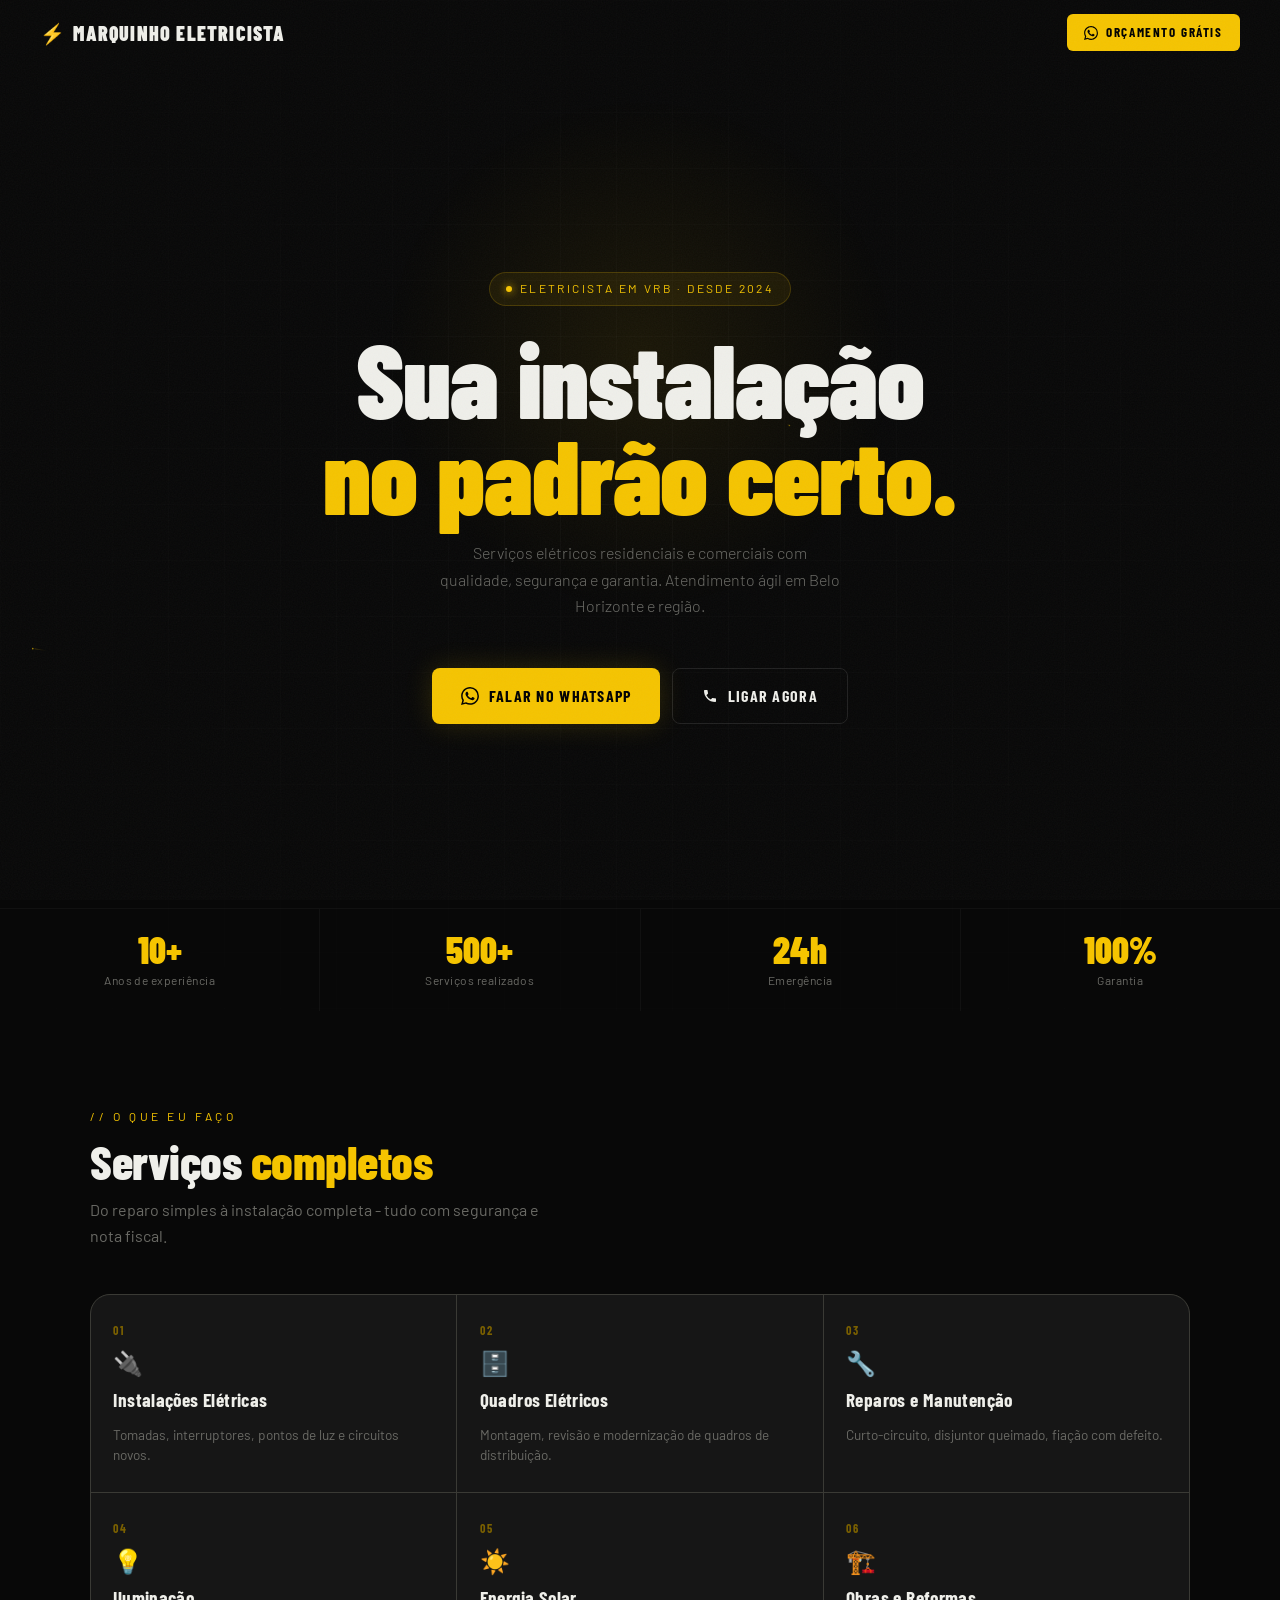
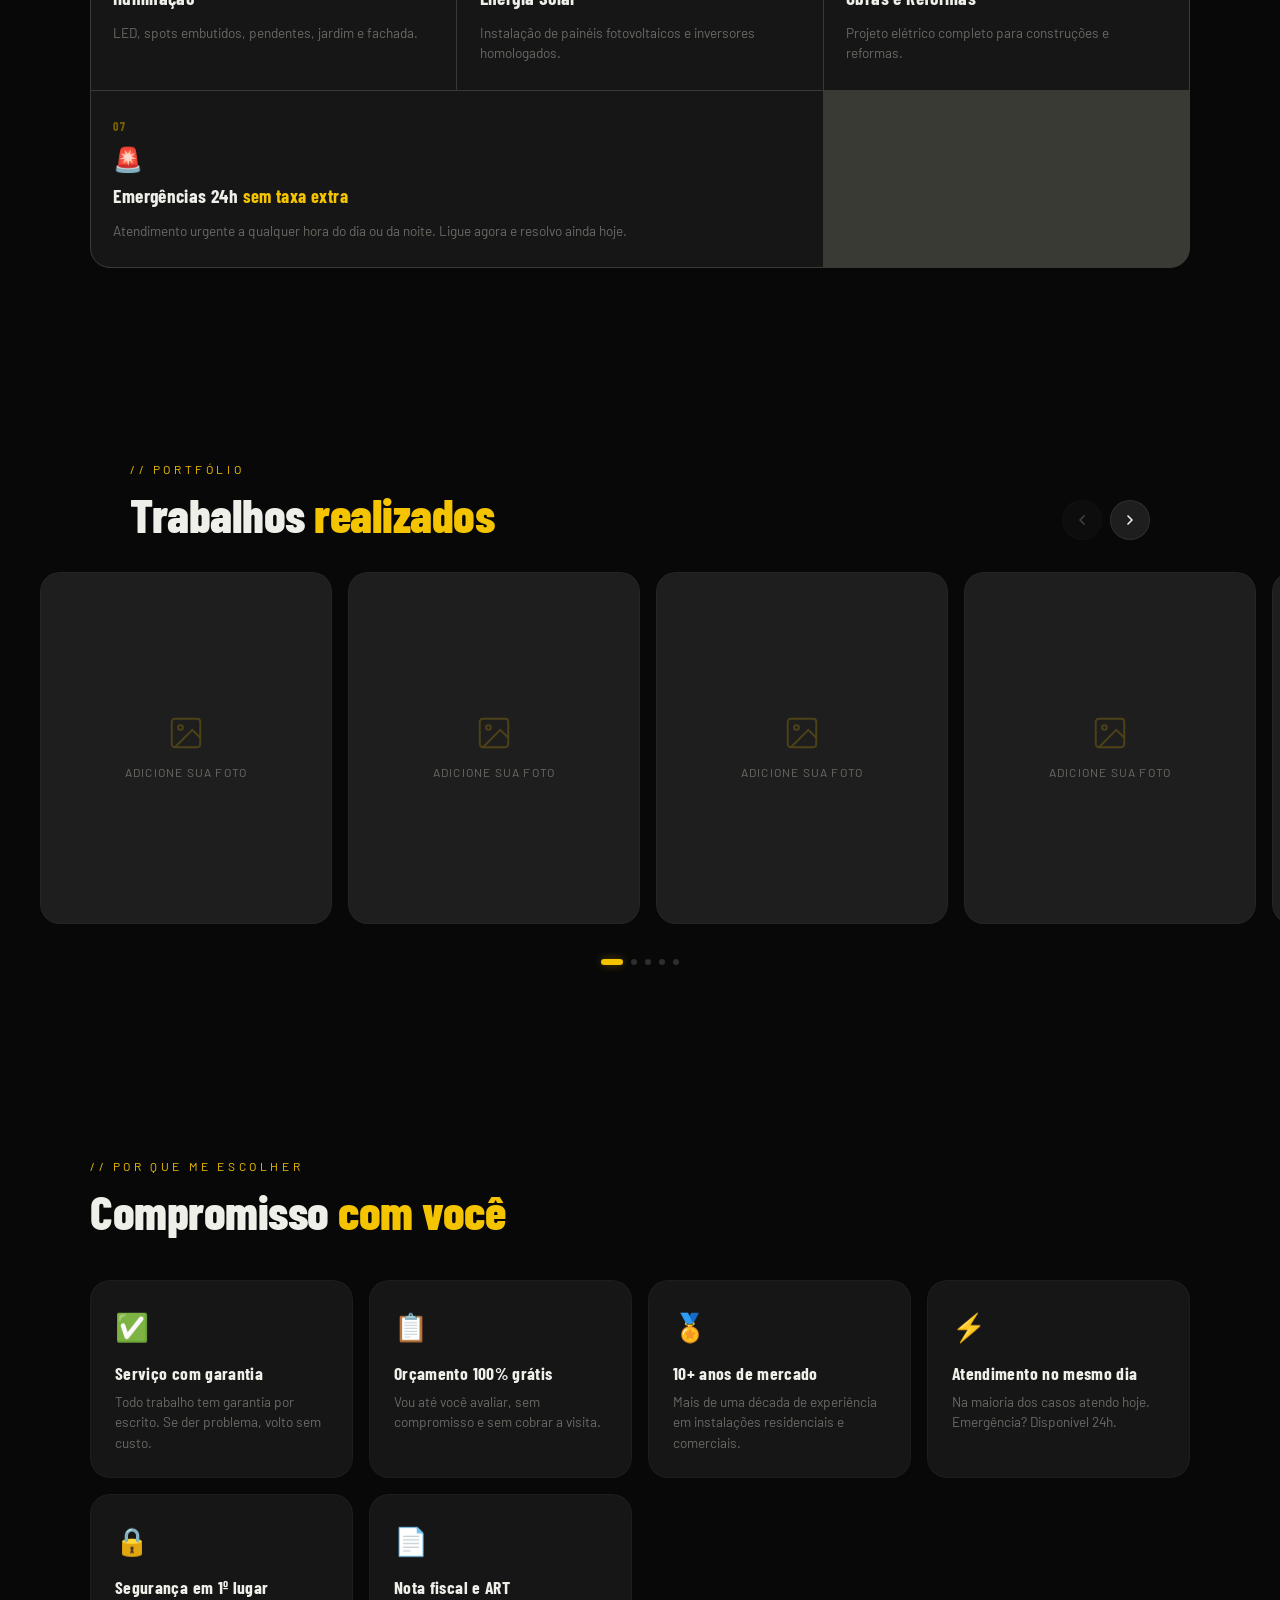
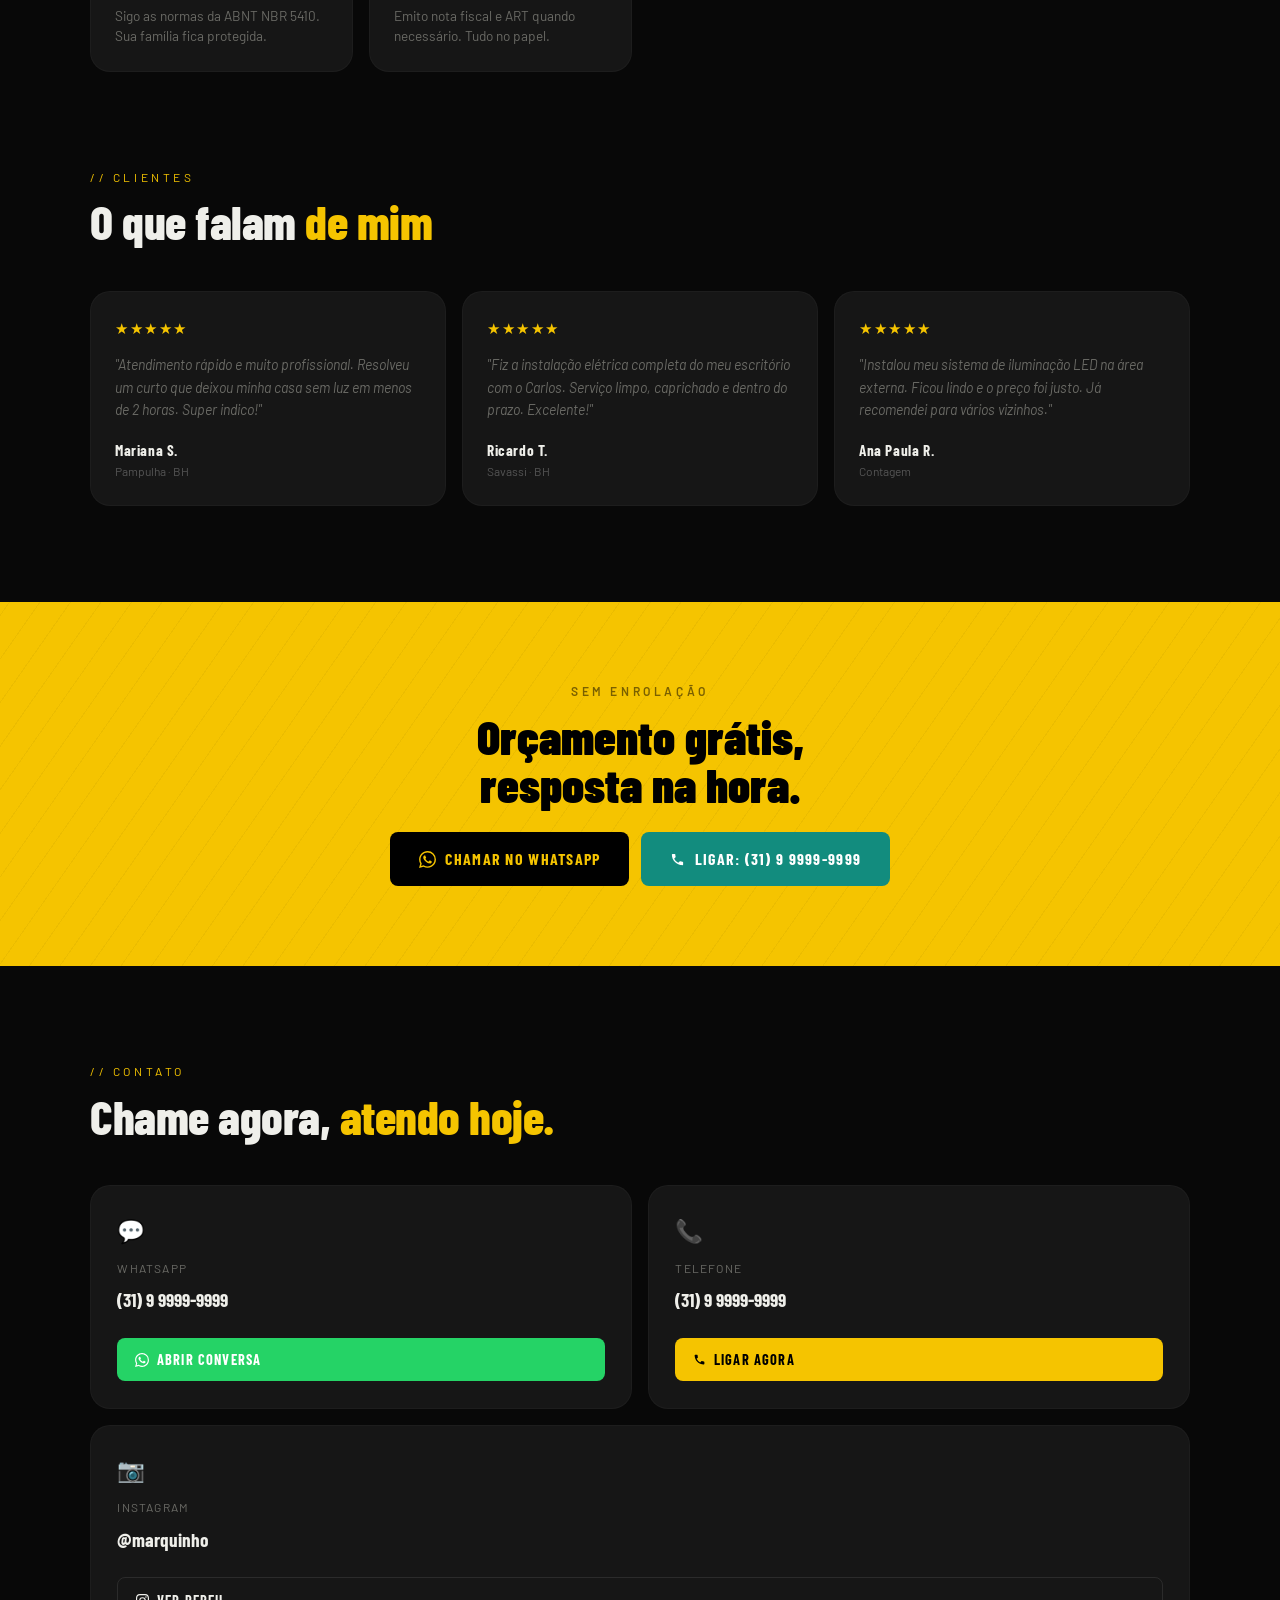
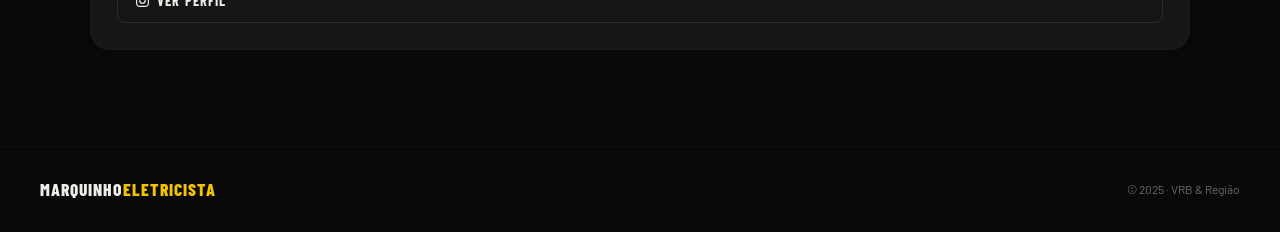
==== html/index.html @ 7181269e "adding html" ====
<!DOCTYPE html>
<html lang="pt-BR">
<head>
  <meta charset="UTF-8" />
  <meta name="viewport" content="width=device-width, initial-scale=1.0" />
  <title>Carlos Elétrica - Eletricista em BH</title>
  <meta name="description" content="Serviços elétricos residenciais e comerciais em Belo Horizonte. Orçamento grátis. Atendimento 24h." />
  <link rel="preconnect" href="https://fonts.googleapis.com" />
  <link rel="preconnect" href="https://fonts.gstatic.com" crossorigin />
  <link href="https://fonts.googleapis.com/css2?family=Barlow+Condensed:wght@400;600;700;800;900&family=Barlow:wght@300;400;500&display=swap" rel="stylesheet" />
  <link rel="stylesheet" href="../css/style.css" />
</head>
<body>
  <canvas id="canvas-faixas"></canvas>

  <div class="site">
    <nav class="barra-navegacao" id="barra-navegacao">
      <div class="logo-navegacao"><span class="icone-raio">⚡</span>MARQUINHO ELETRICISTA</div>
      <a class="botao-navegacao" href="https://wa.me/5531999999999?text=Ol%C3%A1%20Carlos%2C%20vim%20pelo%20Instagram!" target="_blank">
        <svg width="14" height="14" viewBox="0 0 24 24" fill="currentColor"><path d="M17.472 14.382c-.297-.149-1.758-.867-2.03-.967-.273-.099-.471-.148-.67.15-.197.297-.767.966-.94 1.164-.173.199-.347.223-.644.075-.297-.15-1.255-.463-2.39-1.475-.883-.788-1.48-1.761-1.653-2.059-.173-.297-.018-.458.13-.606.134-.133.298-.347.446-.52.149-.174.198-.298.298-.497.099-.198.05-.371-.025-.52-.075-.149-.669-1.612-.916-2.207-.242-.579-.487-.5-.669-.51-.173-.008-.371-.01-.57-.01-.198 0-.52.074-.792.372-.272.297-1.04 1.016-1.04 2.479 0 1.462 1.065 2.875 1.213 3.074.149.198 2.096 3.2 5.077 4.487.709.306 1.262.489 1.694.625.712.227 1.36.195 1.871.118.571-.085 1.758-.719 2.006-1.413.248-.694.248-1.289.173-1.413-.074-.124-.272-.198-.57-.347m-5.421 7.403h-.004a9.87 9.87 0 01-5.031-1.378l-.361-.214-3.741.982.998-3.648-.235-.374a9.86 9.86 0 01-1.51-5.26c.001-5.45 4.436-9.884 9.888-9.884 2.64 0 5.122 1.03 6.988 2.898a9.825 9.825 0 012.893 6.994c-.003 5.45-4.437 9.884-9.885 9.884m8.413-18.297A11.815 11.815 0 0012.05 0C5.495 0 .16 5.335.157 11.892c0 2.096.547 4.142 1.588 5.945L.057 24l6.305-1.654a11.882 11.882 0 005.683 1.448h.005c6.554 0 11.89-5.335 11.893-11.893a11.821 11.821 0 00-3.48-8.413z" /></svg>
        Orçamento grátis
      </a>
    </nav>

    <section class="secao-principal">
      <div class="grade-principal"></div>
      <div class="brilho-principal"></div>
      <div class="conteudo-principal">
        <div class="selo-principal">Eletricista em VRB · Desde 2024</div>
        <h1 class="titulo-principal">Sua instalação<br /><em>no padrão certo.</em></h1>
        <p class="texto-principal">Serviços elétricos residenciais e comerciais com qualidade, segurança e garantia. Atendimento ágil em Belo Horizonte e região.</p>
        <div class="acoes-principais">
          <a class="botao-destaque" href="https://wa.me/5531999999999?text=Ol%C3%A1%20Carlos%2C%20quero%20um%20or%C3%A7amento!" target="_blank">
            <svg width="18" height="18" viewBox="0 0 24 24" fill="currentColor"><path d="M17.472 14.382c-.297-.149-1.758-.867-2.03-.967-.273-.099-.471-.148-.67.15-.197.297-.767.966-.94 1.164-.173.199-.347.223-.644.075-.297-.15-1.255-.463-2.39-1.475-.883-.788-1.48-1.761-1.653-2.059-.173-.297-.018-.458.13-.606.134-.133.298-.347.446-.52.149-.174.198-.298.298-.497.099-.198.05-.371-.025-.52-.075-.149-.669-1.612-.916-2.207-.242-.579-.487-.5-.669-.51-.173-.008-.371-.01-.57-.01-.198 0-.52.074-.792.372-.272.297-1.04 1.016-1.04 2.479 0 1.462 1.065 2.875 1.213 3.074.149.198 2.096 3.2 5.077 4.487.709.306 1.262.489 1.694.625.712.227 1.36.195 1.871.118.571-.085 1.758-.719 2.006-1.413.248-.694.248-1.289.173-1.413-.074-.124-.272-.198-.57-.347m-5.421 7.403h-.004a9.87 9.87 0 01-5.031-1.378l-.361-.214-3.741.982.998-3.648-.235-.374a9.86 9.86 0 01-1.51-5.26c.001-5.45 4.436-9.884 9.888-9.884 2.64 0 5.122 1.03 6.988 2.898a9.825 9.825 0 012.893 6.994c-.003 5.45-4.437 9.884-9.885 9.884m8.413-18.297A11.815 11.815 0 0012.05 0C5.495 0 .16 5.335.157 11.892c0 2.096.547 4.142 1.588 5.945L.057 24l6.305-1.654a11.882 11.882 0 005.683 1.448h.005c6.554 0 11.89-5.335 11.893-11.893a11.821 11.821 0 00-3.48-8.413z" /></svg>
            Falar no WhatsApp
          </a>
          <a class="botao-secundario" href="tel:+5531999999999">
            <svg width="16" height="16" viewBox="0 0 24 24" fill="currentColor"><path d="M6.62 10.79a15.053 15.053 0 006.59 6.59l2.2-2.2c.27-.27.67-.36 1.02-.24 1.12.37 2.33.57 3.57.57.55 0 1 .45 1 1V20c0 .55-.45 1-1 1-9.39 0-17-7.61-17-17 0-.55.45-1 1-1h3.5c.55 0 1 .45 1 1 0 1.25.2 2.45.57 3.57.11.35.03.74-.25 1.02l-2.2 2.2z" /></svg>
            Ligar agora
          </a>
        </div>
      </div>
      <div class="estatisticas-principais">
        <div class="bloco-estatistica"><div class="numero-estatistica" data-target="10" data-suf="+">10+</div><div class="rotulo-estatistica">Anos de experiência</div></div>
        <div class="bloco-estatistica"><div class="numero-estatistica" data-target="500" data-suf="+">500+</div><div class="rotulo-estatistica">Serviços realizados</div></div>
        <div class="bloco-estatistica"><div class="numero-estatistica" data-target="24" data-suf="h">24h</div><div class="rotulo-estatistica">Emergência</div></div>
        <div class="bloco-estatistica"><div class="numero-estatistica" data-target="100" data-suf="%">100%</div><div class="rotulo-estatistica">Garantia</div></div>
      </div>
    </section>

    <section class="secao">
      <div class="container">
        <div class="aparecer">
          <p class="etiqueta-secao">// O que eu faço</p>
          <h2 class="titulo-secao">Serviços <em>completos</em></h2>
          <p class="texto-secao">Do reparo simples à instalação completa - tudo com segurança e nota fiscal.</p>
        </div>
        <div class="grade-servicos aparecer">
          <div class="cartao-servico"><span class="numero-servico">01</span><div class="icone-servico">🔌</div><div class="nome-servico">Instalações Elétricas</div><div class="descricao-servico">Tomadas, interruptores, pontos de luz e circuitos novos.</div></div>
          <div class="cartao-servico"><span class="numero-servico">02</span><div class="icone-servico">🗄️</div><div class="nome-servico">Quadros Elétricos</div><div class="descricao-servico">Montagem, revisão e modernização de quadros de distribuição.</div></div>
          <div class="cartao-servico"><span class="numero-servico">03</span><div class="icone-servico">🔧</div><div class="nome-servico">Reparos e Manutenção</div><div class="descricao-servico">Curto-circuito, disjuntor queimado, fiação com defeito.</div></div>
          <div class="cartao-servico"><span class="numero-servico">04</span><div class="icone-servico">💡</div><div class="nome-servico">Iluminação</div><div class="descricao-servico">LED, spots embutidos, pendentes, jardim e fachada.</div></div>
          <div class="cartao-servico"><span class="numero-servico">05</span><div class="icone-servico">☀️</div><div class="nome-servico">Energia Solar</div><div class="descricao-servico">Instalação de painéis fotovoltaicos e inversores homologados.</div></div>
          <div class="cartao-servico"><span class="numero-servico">06</span><div class="icone-servico">🏗️</div><div class="nome-servico">Obras e Reformas</div><div class="descricao-servico">Projeto elétrico completo para construções e reformas.</div></div>
          <div class="cartao-servico cartao-servico-amplo"><span class="numero-servico">07</span><div class="icone-servico">🚨</div><div class="nome-servico">Emergências 24h <span class="texto-destaque">sem taxa extra</span></div><div class="descricao-servico">Atendimento urgente a qualquer hora do dia ou da noite. Ligue agora e resolvo ainda hoje.</div></div>
        </div>
      </div>
    </section>

    <section class="secao-carrossel">
      <div class="cabecalho-carrossel container">
        <div class="aparecer">
          <p class="etiqueta-secao">// Portfólio</p>
          <h2 class="titulo-secao">Trabalhos <em>realizados</em></h2>
        </div>
        <div class="navegacao-carrossel aparecer">
          <button class="botao-carrossel desativado" id="botao-anterior" aria-label="Anterior"><svg width="16" height="16" viewBox="0 0 24 24" fill="none" stroke="currentColor" stroke-width="2.5" stroke-linecap="round" stroke-linejoin="round"><polyline points="15 18 9 12 15 6" /></svg></button>
          <button class="botao-carrossel" id="botao-proximo" aria-label="Próximo"><svg width="16" height="16" viewBox="0 0 24 24" fill="none" stroke="currentColor" stroke-width="2.5" stroke-linecap="round" stroke-linejoin="round"><polyline points="9 18 15 12 9 6" /></svg></button>
        </div>
      </div>
      <div class="area-carrossel" id="area-carrossel">
        <div class="trilha-carrossel" id="trilha-carrossel">
          <div class="slide-carrossel"><div class="placeholder-carrossel"><svg width="38" height="38" viewBox="0 0 24 24" fill="none" stroke="#F5C400" stroke-width="1.2"><rect x="3" y="3" width="18" height="18" rx="2" /><circle cx="8.5" cy="8.5" r="1.5" /><polyline points="21 15 16 10 5 21" /></svg><span>Adicione sua foto</span></div><div class="legenda-carrossel">Instalação residencial</div></div>
          <div class="slide-carrossel"><div class="placeholder-carrossel"><svg width="38" height="38" viewBox="0 0 24 24" fill="none" stroke="#F5C400" stroke-width="1.2"><rect x="3" y="3" width="18" height="18" rx="2" /><circle cx="8.5" cy="8.5" r="1.5" /><polyline points="21 15 16 10 5 21" /></svg><span>Adicione sua foto</span></div><div class="legenda-carrossel">Quadro elétrico</div></div>
          <div class="slide-carrossel"><div class="placeholder-carrossel"><svg width="38" height="38" viewBox="0 0 24 24" fill="none" stroke="#F5C400" stroke-width="1.2"><rect x="3" y="3" width="18" height="18" rx="2" /><circle cx="8.5" cy="8.5" r="1.5" /><polyline points="21 15 16 10 5 21" /></svg><span>Adicione sua foto</span></div><div class="legenda-carrossel">Iluminação LED</div></div>
          <div class="slide-carrossel"><div class="placeholder-carrossel"><svg width="38" height="38" viewBox="0 0 24 24" fill="none" stroke="#F5C400" stroke-width="1.2"><rect x="3" y="3" width="18" height="18" rx="2" /><circle cx="8.5" cy="8.5" r="1.5" /><polyline points="21 15 16 10 5 21" /></svg><span>Adicione sua foto</span></div><div class="legenda-carrossel">Energia solar</div></div>
          <div class="slide-carrossel"><div class="placeholder-carrossel"><svg width="38" height="38" viewBox="0 0 24 24" fill="none" stroke="#F5C400" stroke-width="1.2"><rect x="3" y="3" width="18" height="18" rx="2" /><circle cx="8.5" cy="8.5" r="1.5" /><polyline points="21 15 16 10 5 21" /></svg><span>Adicione sua foto</span></div><div class="legenda-carrossel">Obra comercial</div></div>
        </div>
      </div>
      <div class="paginacao-carrossel" id="paginacao-carrossel"></div>
    </section>

    <section class="secao">
      <div class="container">
        <div class="aparecer">
          <p class="etiqueta-secao">// Por que me escolher</p>
          <h2 class="titulo-secao">Compromisso <em>com você</em></h2>
        </div>
        <div class="grade-motivos">
          <div class="cartao-motivo aparecer"><div class="icone-motivo">✅</div><div class="titulo-motivo">Serviço com garantia</div><div class="descricao-motivo">Todo trabalho tem garantia por escrito. Se der problema, volto sem custo.</div></div>
          <div class="cartao-motivo aparecer"><div class="icone-motivo">📋</div><div class="titulo-motivo">Orçamento 100% grátis</div><div class="descricao-motivo">Vou até você avaliar, sem compromisso e sem cobrar a visita.</div></div>
          <div class="cartao-motivo aparecer"><div class="icone-motivo">🏅</div><div class="titulo-motivo">10+ anos de mercado</div><div class="descricao-motivo">Mais de uma década de experiência em instalações residenciais e comerciais.</div></div>
          <div class="cartao-motivo aparecer"><div class="icone-motivo">⚡</div><div class="titulo-motivo">Atendimento no mesmo dia</div><div class="descricao-motivo">Na maioria dos casos atendo hoje. Emergência? Disponível 24h.</div></div>
          <div class="cartao-motivo aparecer"><div class="icone-motivo">🔒</div><div class="titulo-motivo">Segurança em 1º lugar</div><div class="descricao-motivo">Sigo as normas da ABNT NBR 5410. Sua família fica protegida.</div></div>
          <div class="cartao-motivo aparecer"><div class="icone-motivo">📄</div><div class="titulo-motivo">Nota fiscal e ART</div><div class="descricao-motivo">Emito nota fiscal e ART quando necessário. Tudo no papel.</div></div>
        </div>
      </div>
    </section>

    <section class="secao secao-sem-topo">
      <div class="container">
        <div class="aparecer">
          <p class="etiqueta-secao">// Clientes</p>
          <h2 class="titulo-secao">O que falam <em>de mim</em></h2>
        </div>
        <div class="grade-avaliacoes">
          <div class="cartao-avaliacao aparecer"><div class="estrelas-avaliacao">★★★★★</div><p class="texto-avaliacao">"Atendimento rápido e muito profissional. Resolveu um curto que deixou minha casa sem luz em menos de 2 horas. Super indico!"</p><div class="autor-avaliacao">Mariana S.</div><div class="cidade-avaliacao">Pampulha · BH</div></div>
          <div class="cartao-avaliacao aparecer"><div class="estrelas-avaliacao">★★★★★</div><p class="texto-avaliacao">"Fiz a instalação elétrica completa do meu escritório com o Carlos. Serviço limpo, caprichado e dentro do prazo. Excelente!"</p><div class="autor-avaliacao">Ricardo T.</div><div class="cidade-avaliacao">Savassi · BH</div></div>
          <div class="cartao-avaliacao aparecer"><div class="estrelas-avaliacao">★★★★★</div><p class="texto-avaliacao">"Instalou meu sistema de iluminação LED na área externa. Ficou lindo e o preço foi justo. Já recomendei para vários vizinhos."</p><div class="autor-avaliacao">Ana Paula R.</div><div class="cidade-avaliacao">Contagem</div></div>
        </div>
      </div>
    </section>

    <div class="faixa-cta aparecer">
      <div class="conteudo-faixa-cta">
        <p class="texto-menor-faixa">Sem enrolação</p>
        <h2 class="titulo-faixa">Orçamento grátis,<br />resposta na hora.</h2>
        <div class="acoes-faixa-cta">
          <a class="botao-escuro" href="https://wa.me/5531999999999?text=Ol%C3%A1%20Carlos%2C%20quero%20um%20or%C3%A7amento!" target="_blank">
            <svg width="17" height="17" viewBox="0 0 24 24" fill="currentColor"><path d="M17.472 14.382c-.297-.149-1.758-.867-2.03-.967-.273-.099-.471-.148-.67.15-.197.297-.767.966-.94 1.164-.173.199-.347.223-.644.075-.297-.15-1.255-.463-2.39-1.475-.883-.788-1.48-1.761-1.653-2.059-.173-.297-.018-.458.13-.606.134-.133.298-.347.446-.52.149-.174.198-.298.298-.497.099-.198.05-.371-.025-.52-.075-.149-.669-1.612-.916-2.207-.242-.579-.487-.5-.669-.51-.173-.008-.371-.01-.57-.01-.198 0-.52.074-.792.372-.272.297-1.04 1.016-1.04 2.479 0 1.462 1.065 2.875 1.213 3.074.149.198 2.096 3.2 5.077 4.487.709.306 1.262.489 1.694.625.712.227 1.36.195 1.871.118.571-.085 1.758-.719 2.006-1.413.248-.694.248-1.289.173-1.413-.074-.124-.272-.198-.57-.347m-5.421 7.403h-.004a9.87 9.87 0 01-5.031-1.378l-.361-.214-3.741.982.998-3.648-.235-.374a9.86 9.86 0 01-1.51-5.26c.001-5.45 4.436-9.884 9.888-9.884 2.64 0 5.122 1.03 6.988 2.898a9.825 9.825 0 012.893 6.994c-.003 5.45-4.437 9.884-9.885 9.884m8.413-18.297A11.815 11.815 0 0012.05 0C5.495 0 .16 5.335.157 11.892c0 2.096.547 4.142 1.588 5.945L.057 24l6.305-1.654a11.882 11.882 0 005.683 1.448h.005c6.554 0 11.89-5.335 11.893-11.893a11.821 11.821 0 00-3.48-8.413z" /></svg>
            Chamar no WhatsApp
          </a>
          <a class="botao-whatsapp-faixa" href="tel:+5531999999999">
            <svg width="15" height="15" viewBox="0 0 24 24" fill="currentColor"><path d="M6.62 10.79a15.053 15.053 0 006.59 6.59l2.2-2.2c.27-.27.67-.36 1.02-.24 1.12.37 2.33.57 3.57.57.55 0 1 .45 1 1V20c0 .55-.45 1-1 1-9.39 0-17-7.61-17-17 0-.55.45-1 1-1h3.5c.55 0 1 .45 1 1 0 1.25.2 2.45.57 3.57.11.35.03.74-.25 1.02l-2.2 2.2z" /></svg>
            Ligar: (31) 9 9999-9999
          </a>
        </div>
      </div>
    </div>

    <section class="secao-contato">
      <div class="container">
        <div class="aparecer">
          <p class="etiqueta-secao">// Contato</p>
          <h2 class="titulo-secao">Chame agora, <em>atendo hoje.</em></h2>
        </div>
        <div class="grade-contato">
          <a class="cartao-contato aparecer" href="#inserir zap aq" target="_blank">
            <div class="icone-contato">💬</div>
            <div class="rotulo-contato">WhatsApp</div>
            <div class="valor-contato">(31) 9 9999-9999</div>
            <span class="botao-contato botao-contato-verde"><svg width="14" height="14" viewBox="0 0 24 24" fill="currentColor"><path d="M17.472 14.382c-.297-.149-1.758-.867-2.03-.967-.273-.099-.471-.148-.67.15-.197.297-.767.966-.94 1.164-.173.199-.347.223-.644.075-.297-.15-1.255-.463-2.39-1.475-.883-.788-1.48-1.761-1.653-2.059-.173-.297-.018-.458.13-.606.134-.133.298-.347.446-.52.149-.174.198-.298.298-.497.099-.198.05-.371-.025-.52-.075-.149-.669-1.612-.916-2.207-.242-.579-.487-.5-.669-.51-.173-.008-.371-.01-.57-.01-.198 0-.52.074-.792.372-.272.297-1.04 1.016-1.04 2.479 0 1.462 1.065 2.875 1.213 3.074.149.198 2.096 3.2 5.077 4.487.709.306 1.262.489 1.694.625.712.227 1.36.195 1.871.118.571-.085 1.758-.719 2.006-1.413.248-.694.248-1.289.173-1.413-.074-.124-.272-.198-.57-.347m-5.421 7.403h-.004a9.87 9.87 0 01-5.031-1.378l-.361-.214-3.741.982.998-3.648-.235-.374a9.86 9.86 0 01-1.51-5.26c.001-5.45 4.436-9.884 9.888-9.884 2.64 0 5.122 1.03 6.988 2.898a9.825 9.825 0 012.893 6.994c-.003 5.45-4.437 9.884-9.885 9.884m8.413-18.297A11.815 11.815 0 0012.05 0C5.495 0 .16 5.335.157 11.892c0 2.096.547 4.142 1.588 5.945L.057 24l6.305-1.654a11.882 11.882 0 005.683 1.448h.005c6.554 0 11.89-5.335 11.893-11.893a11.821 11.821 0 00-3.48-8.413z" /></svg>Abrir conversa</span>
          </a>
          <a class="cartao-contato aparecer" href="insirir">
            <div class="icone-contato">📞</div>
            <div class="rotulo-contato">Telefone</div>
            <div class="valor-contato">(31) 9 9999-9999</div>
            <span class="botao-contato botao-contato-amarelo"><svg width="13" height="13" viewBox="0 0 24 24" fill="currentColor"><path d="M6.62 10.79a15.053 15.053 0 006.59 6.59l2.2-2.2c.27-.27.67-.36 1.02-.24 1.12.37 2.33.57 3.57.57.55 0 1 .45 1 1V20c0 .55-.45 1-1 1-9.39 0-17-7.61-17-17 0-.55.45-1 1-1h3.5c.55 0 1 .45 1 1 0 1.25.2 2.45.57 3.57.11.35.03.74-.25 1.02l-2.2 2.2z" /></svg>Ligar agora</span>
          </a>
          <a class="cartao-contato cartao-contato-largo aparecer" href="#inserir insta aq" target="_blank">
            <div class="icone-contato">📷</div>
            <div class="rotulo-contato">Instagram</div>
            <div class="valor-contato">@marquinho</div>
            <span class="botao-contato botao-contato-transparente"><svg width="13" height="13" viewBox="0 0 24 24" fill="currentColor"><path d="M12 2.163c3.204 0 3.584.012 4.85.07 3.252.148 4.771 1.691 4.919 4.919.058 1.265.069 1.645.069 4.849 0 3.205-.012 3.584-.069 4.849-.149 3.225-1.664 4.771-4.919 4.919-1.266.058-1.644.07-4.85.07-3.204 0-3.584-.012-4.849-.07-3.26-.149-4.771-1.699-4.919-4.92-.058-1.265-.07-1.644-.07-4.849 0-3.204.013-3.583.07-4.849.149-3.227 1.664-4.771 4.919-4.919 1.266-.057 1.645-.069 4.849-.069zM12 0C8.741 0 8.333.014 7.053.072 2.695.272.273 2.69.073 7.052.014 8.333 0 8.741 0 12c0 3.259.014 3.668.072 4.948.2 4.358 2.618 6.78 6.98 6.98C8.333 23.986 8.741 24 12 24c3.259 0 3.668-.014 4.948-.072 4.354-.2 6.782-2.618 6.979-6.98.059-1.28.073-1.689.073-4.948 0-3.259-.014-3.667-.072-4.947-.196-4.354-2.617-6.78-6.979-6.98C15.668.014 15.259 0 12 0zm0 5.838a6.162 6.162 0 100 12.324 6.162 6.162 0 000-12.324zM12 16a4 4 0 110-8 4 4 0 010 8zm6.406-11.845a1.44 1.44 0 100 2.881 1.44 1.44 0 000-2.881z" /></svg>Ver perfil</span>
          </a>
        </div>
      </div>
    </section>

    <footer class="rodape">
      <div class="marca-rodape">MARQUINHO<span>ELETRICISTA</span></div>
      <div class="texto-rodape">© 2025 · VRB & Região</div>
    </footer>
  </div>

  <script src="../javascript/script.js"></script>
</body>
</html>
---- css/style.css ----
html {
  scroll-behavior: smooth;
}

body {
  margin: 0;
  background: #080808;
  color: #efefea;
  font-family: "Barlow", sans-serif;
  font-size: clamp(0.875rem, 2vw, 1rem);
  line-height: 1.6;
  overflow-x: hidden;
  -webkit-font-smoothing: antialiased;
}

canvas,
img {
  display: block;
}

img {
  max-width: 100%;
}

a {
  color: inherit;
  text-decoration: none;
}

button {
  border: none;
  background: none;
  font: inherit;
  cursor: pointer;
}

body::after {
  content: "";
  position: fixed;
  inset: 0;
  background-image: url("data:image/svg+xml,%3Csvg xmlns='http://www.w3.org/2000/svg' width='300' height='300'%3E%3Cfilter id='g'%3E%3CfeTurbulence type='fractalNoise' baseFrequency='.75' numOctaves='4' stitchTiles='stitch'/%3E%3C/filter%3E%3Crect width='300' height='300' filter='url(%23g)' opacity='1'/%3E%3C/svg%3E");
  opacity: 0.04;
  pointer-events: none;
  z-index: 9998;
}

#canvas-faixas {
  position: fixed;
  inset: 0;
  pointer-events: none;
  z-index: 0;
}

.site {
  position: relative;
  z-index: 1;
}

.container {
  width: 100%;
  max-width: 1100px;
  margin: 0 auto;
  padding-left: clamp(1.25rem, 5vw, 2.5rem);
  padding-right: clamp(1.25rem, 5vw, 2.5rem);
}

.barra-navegacao {
  position: fixed;
  top: 0;
  left: 0;
  right: 0;
  z-index: 100;
  display: flex;
  align-items: center;
  justify-content: space-between;
  padding: 0.9rem clamp(1.25rem, 5vw, 2.5rem);
  transition: background 0.3s, backdrop-filter 0.3s;
}

.barra-navegacao,
.cabecalho-carrossel,
.acoes-principais,
.acoes-faixa-cta,
.grade-servicos,
.grade-motivos,
.grade-avaliacoes,
.grade-contato {
  box-sizing: border-box;
}

.barra-navegacao.rolada {
  background: rgba(8, 8, 8, 0.88);
  backdrop-filter: blur(16px);
  border-bottom: 1px solid rgba(255, 255, 255, 0.04);
}

.logo-navegacao {
  display: flex;
  align-items: center;
  gap: 0.45rem;
  min-width: 0;
  font-family: "Barlow Condensed", sans-serif;
  font-size: 1.25rem;
  font-weight: 900;
  letter-spacing: 0.06em;
}

.icone-raio {
  color: #f5c400;
}

.botao-navegacao {
  display: flex;
  align-items: center;
  gap: 0.5rem;
  flex-shrink: 0;
  padding: 0.5rem 1.1rem;
  border-radius: 6px;
  background: #f5c400;
  color: #000;
  font-family: "Barlow Condensed", sans-serif;
  font-size: 0.82rem;
  font-weight: 700;
  letter-spacing: 0.12em;
  text-transform: uppercase;
  white-space: nowrap;
  transition: filter 0.2s, transform 0.15s;
}

.botao-navegacao:hover {
  filter: brightness(1.1);
}

.botao-navegacao:active {
  transform: scale(0.96);
}

.secao-principal {
  position: relative;
  display: grid;
  grid-template-rows: 1fr auto;
  min-height: 100svh;
  padding-top: 4.5rem;
  overflow: hidden;
}

.grade-principal {
  position: absolute;
  inset: 0;
  background-image: linear-gradient(rgba(255, 255, 255, 0.02) 1px, transparent 1px), linear-gradient(90deg, rgba(255, 255, 255, 0.02) 1px, transparent 1px);
  background-size: 56px 56px;
  mask-image: radial-gradient(ellipse 80% 80% at 50% 50%, black, transparent);
}

.brilho-principal {
  position: absolute;
  top: 35%;
  left: 50%;
  width: min(560px, 90vw);
  height: min(560px, 90vw);
  transform: translate(-50%, -50%);
  background: radial-gradient(circle, rgba(245, 196, 0, 0.08) 0%, transparent 65%);
  pointer-events: none;
}

.conteudo-principal {
  position: relative;
  display: flex;
  flex-direction: column;
  align-items: center;
  justify-content: center;
  min-height: calc(100svh - 9rem);
  padding: 3rem clamp(1.25rem, 5vw, 2.5rem) 2rem;
  text-align: center;
}

.selo-principal {
  display: inline-flex;
  align-items: center;
  gap: 0.5rem;
  margin-bottom: 1.5rem;
  padding: 0.4rem 1rem;
  border: 1px solid rgba(245, 196, 0, 0.19);
  border-radius: 100px;
  background: rgba(245, 196, 0, 0.07);
  color: #f5c400;
  font-size: 0.75rem;
  letter-spacing: 0.2em;
  text-transform: uppercase;
  opacity: 0;
  animation: subir 0.6s 0.2s forwards;
}

.selo-principal::before {
  content: "";
  width: 6px;
  height: 6px;
  border-radius: 50%;
  background: #f5c400;
  box-shadow: 0 0 8px #f5c400;
  animation: piscar 1.5s infinite;
}

.titulo-principal {
  margin: 0;
  font-family: "Barlow Condensed", sans-serif;
  font-size: clamp(3rem, 12vw, 6.5rem);
  font-weight: 900;
  line-height: 0.92;
  letter-spacing: -0.01em;
  opacity: 0;
  animation: subir 0.7s 0.35s forwards;
}

.titulo-principal em {
  display: block;
  color: #f5c400;
  font-style: normal;
}

.texto-principal {
  max-width: 400px;
  margin-top: 1.2rem;
  color: #6a6a65;
  font-weight: 300;
  line-height: 1.65;
  opacity: 0;
  animation: subir 0.6s 0.5s forwards;
}

.acoes-principais {
  display: flex;
  flex-wrap: wrap;
  justify-content: center;
  gap: 0.75rem;
  margin-top: 2rem;
  opacity: 0;
  animation: subir 0.6s 0.65s forwards;
}

.botao-destaque,
.botao-secundario,
.botao-escuro,
.botao-whatsapp-faixa {
  display: inline-flex;
  align-items: center;
  gap: 0.6rem;
  padding: 0.9rem 1.8rem;
  border-radius: 8px;
  font-family: "Barlow Condensed", sans-serif;
  font-size: 1rem;
  font-weight: 700;
  letter-spacing: 0.08em;
  text-transform: uppercase;
}

.botao-destaque {
  position: relative;
  overflow: hidden;
  background: #f5c400;
  color: #000;
  box-shadow: 0 0 28px rgba(245, 196, 0, 0.16);
  transition: filter 0.2s, transform 0.15s, box-shadow 0.2s;
}

.botao-destaque:hover {
  filter: brightness(1.1);
  box-shadow: 0 0 44px rgba(245, 196, 0, 0.31);
}

.botao-destaque:active {
  transform: scale(0.97);
}

.botao-secundario {
  background: transparent;
  color: #efefea;
  border: 1px solid rgba(255, 255, 255, 0.1);
  transition: border-color 0.2s, background 0.2s;
}

.botao-secundario:hover {
  border-color: rgba(255, 255, 255, 0.21);
  background: rgba(255, 255, 255, 0.03);
}

.estatisticas-principais {
  display: flex;
  border-top: 1px solid rgba(255, 255, 255, 0.04);
  opacity: 0;
  animation: subir 0.6s 0.85s forwards;
}

.bloco-estatistica {
  flex: 1;
  padding: 1.35rem clamp(1.25rem, 5vw, 2.5rem);
  text-align: center;
  border-right: 1px solid rgba(255, 255, 255, 0.04);
}

.bloco-estatistica:last-child {
  border-right: none;
}

.numero-estatistica {
  color: #f5c400;
  font-family: "Barlow Condensed", sans-serif;
  font-size: clamp(1.7rem, 5vw, 2.3rem);
  font-weight: 900;
  line-height: 1;
}

.rotulo-estatistica {
  margin-top: 0.2rem;
  color: #6a6a65;
  font-size: 0.75rem;
  letter-spacing: 0.04em;
}

.secao,
.secao-carrossel,
.secao-contato {
  padding: clamp(3.5rem, 9vw, 6rem) 0;
}

.secao-sem-topo {
  padding-top: 0;
}

.etiqueta-secao {
  margin: 0 0 0.6rem;
  color: #f5c400;
  font-size: 0.75rem;
  letter-spacing: 0.3em;
  text-transform: uppercase;
}

.titulo-secao {
  margin: 0;
  font-family: "Barlow Condensed", sans-serif;
  font-size: clamp(1.9rem, 5.5vw, 3rem);
  font-weight: 800;
  line-height: 1.05;
  letter-spacing: -0.01em;
}

.titulo-secao em {
  color: #f5c400;
  font-style: normal;
}

.texto-secao {
  max-width: 460px;
  margin-top: 0.65rem;
  color: #6a6a65;
  line-height: 1.65;
}

.grade-servicos {
  display: grid;
  grid-template-columns: repeat(auto-fit, minmax(220px, 1fr));
  gap: 1px;
  margin-top: 2.75rem;
  border: 1px solid #3a3a35;
  border-radius: 1.25rem;
  background: #3a3a35;
  overflow: hidden;
}

.cartao-servico {
  position: relative;
  display: flex;
  flex-direction: column;
  gap: 0.55rem;
  padding: 1.65rem 1.4rem;
  background: #161616;
  overflow: hidden;
  transition: background 0.25s;
}

.cartao-servico::before {
  content: "";
  position: absolute;
  right: 0;
  bottom: 0;
  left: 0;
  height: 2px;
  background: #f5c400;
  transform: scaleX(0);
  transform-origin: left;
  transition: transform 0.35s cubic-bezier(0.25, 0.46, 0.45, 0.94);
}

.cartao-servico:hover {
  background: #1e1e1e;
}

.cartao-servico:hover::before {
  transform: scaleX(1);
}

.numero-servico {
  color: #7a6000;
  font-family: "Barlow Condensed", sans-serif;
  font-size: 0.75rem;
  font-weight: 700;
  letter-spacing: 0.15em;
}

.icone-servico {
  margin: 0.1rem 0;
  font-size: 1.5rem;
  line-height: 1;
}

.nome-servico {
  font-family: "Barlow Condensed", sans-serif;
  font-size: 1.2rem;
  font-weight: 700;
  letter-spacing: 0.02em;
}

.descricao-servico {
  color: #6a6a65;
  font-size: 0.85rem;
  line-height: 1.5;
}

.texto-destaque {
  color: #f5c400;
  font-size: 0.95em;
}

.cabecalho-carrossel {
  display: flex;
  align-items: flex-end;
  justify-content: space-between;
  flex-wrap: wrap;
  gap: 1rem;
  margin-bottom: 2rem;
  padding: 0 clamp(1.25rem, 5vw, 2.5rem);
}

.navegacao-carrossel {
  display: flex;
  gap: 0.5rem;
}

.botao-carrossel {
  display: flex;
  align-items: center;
  justify-content: center;
  width: 40px;
  height: 40px;
  border: 1px solid rgba(255, 255, 255, 0.07);
  border-radius: 50%;
  background: #1e1e1e;
  color: #efefea;
  transition: background 0.2s, border-color 0.2s, opacity 0.2s;
}

.botao-carrossel:hover {
  background: #161616;
  border-color: #f5c400;
}

.botao-carrossel.desativado {
  opacity: 0.25;
  pointer-events: none;
}

.area-carrossel {
  overflow: hidden;
  cursor: grab;
  user-select: none;
  -webkit-user-select: none;
}

.area-carrossel:active {
  cursor: grabbing;
}

.trilha-carrossel {
  display: flex;
  gap: 1rem;
  padding: 0 clamp(1.25rem, 5vw, 2.5rem) 1rem;
  will-change: transform;
  transition: transform 0.45s cubic-bezier(0.25, 0.46, 0.45, 0.94);
}

.slide-carrossel {
  position: relative;
  flex: 0 0 clamp(220px, 34vw, 290px);
  height: clamp(250px, 40vw, 350px);
  border: 1px solid rgba(255, 255, 255, 0.03);
  border-radius: 1.25rem;
  background: #1e1e1e;
  overflow: hidden;
  transition: transform 0.3s;
}

.slide-carrossel:hover {
  transform: translateY(-4px);
}

.placeholder-carrossel {
  display: flex;
  flex-direction: column;
  align-items: center;
  justify-content: center;
  gap: 0.7rem;
  width: 100%;
  height: 100%;
}

.placeholder-carrossel svg {
  opacity: 0.22;
}

.placeholder-carrossel span {
  color: #6a6a65;
  font-size: 0.75rem;
  letter-spacing: 0.1em;
  text-transform: uppercase;
}

.legenda-carrossel {
  position: absolute;
  right: 0;
  bottom: 0;
  left: 0;
  display: flex;
  align-items: center;
  gap: 0.4rem;
  padding: 2rem 1rem 0.9rem;
  background: linear-gradient(transparent, rgba(0, 0, 0, 0.9));
  opacity: 0;
  font-family: "Barlow Condensed", sans-serif;
  font-size: 1rem;
  font-weight: 600;
  letter-spacing: 0.04em;
  transition: opacity 0.25s;
}

.legenda-carrossel::before {
  content: "";
  width: 4px;
  height: 4px;
  border-radius: 50%;
  background: #f5c400;
}

.slide-carrossel:hover .legenda-carrossel {
  opacity: 1;
}

.paginacao-carrossel {
  display: flex;
  justify-content: center;
  gap: 0.5rem;
  margin-top: 1.2rem;
  padding: 0 clamp(1.25rem, 5vw, 2.5rem);
}

.bolinha-paginacao {
  width: 6px;
  height: 6px;
  border-radius: 3px;
  background: #2e2e2e;
  cursor: pointer;
  transition: background 0.25s, width 0.3s;
}

.bolinha-paginacao.ativa {
  width: 22px;
  background: #f5c400;
  box-shadow: 0 0 8px rgba(245, 196, 0, 0.33);
}

.grade-motivos,
.grade-avaliacoes {
  display: grid;
  margin-top: 2.75rem;
}

.grade-motivos {
  grid-template-columns: repeat(auto-fit, minmax(240px, 1fr));
  gap: 1rem;
}

.cartao-motivo,
.cartao-avaliacao,
.cartao-contato {
  border: 1px solid rgba(255, 255, 255, 0.03);
  border-radius: 1.25rem;
  background: #161616;
}

.cartao-motivo {
  padding: 1.5rem;
  transition: border-color 0.25s, transform 0.25s;
}

.cartao-motivo:hover {
  border-color: rgba(245, 196, 0, 0.15);
  transform: translateY(-3px);
}

.icone-motivo {
  margin-bottom: 0.65rem;
  font-size: 1.7rem;
}

.titulo-motivo {
  font-family: "Barlow Condensed", sans-serif;
  font-size: 1.1rem;
  font-weight: 700;
  letter-spacing: 0.02em;
}

.descricao-motivo {
  margin-top: 0.3rem;
  color: #6a6a65;
  font-size: 0.85rem;
  line-height: 1.5;
}

.grade-avaliacoes {
  grid-template-columns: repeat(auto-fit, minmax(260px, 1fr));
  gap: 1rem;
}

.cartao-avaliacao {
  padding: 1.5rem;
}

.estrelas-avaliacao {
  margin-bottom: 0.7rem;
  color: #f5c400;
  font-size: 0.95rem;
  letter-spacing: 0.1em;
}

.texto-avaliacao {
  color: #6a6a65;
  font-size: 0.88rem;
  line-height: 1.6;
  font-style: italic;
}

.autor-avaliacao {
  margin-top: 1rem;
  font-family: "Barlow Condensed", sans-serif;
  font-size: 0.95rem;
  font-weight: 700;
  letter-spacing: 0.04em;
}

.cidade-avaliacao {
  color: #555;
  font-size: 0.75rem;
}

.faixa-cta {
  position: relative;
  padding: clamp(3rem, 8vw, 5rem) clamp(1.25rem, 5vw, 2.5rem);
  background: #f5c400;
  overflow: hidden;
  text-align: center;
}

.faixa-cta::before {
  content: "";
  position: absolute;
  inset: 0;
  background: repeating-linear-gradient(-55deg, transparent, transparent 24px, rgba(0, 0, 0, 0.04) 24px, rgba(0, 0, 0, 0.04) 25px);
}

.conteudo-faixa-cta {
  position: relative;
}

.texto-menor-faixa {
  margin: 0 0 0.65rem;
  color: #7a6000;
  font-size: 0.75rem;
  font-weight: 600;
  letter-spacing: 0.3em;
  text-transform: uppercase;
}

.titulo-faixa {
  margin: 0 0 1.5rem;
  color: #000;
  font-family: "Barlow Condensed", sans-serif;
  font-size: clamp(1.9rem, 5.5vw, 3rem);
  font-weight: 900;
  line-height: 1;
}

.acoes-faixa-cta {
  display: flex;
  flex-wrap: wrap;
  justify-content: center;
  gap: 0.75rem;
}

.botao-escuro {
  background: #000;
  color: #f5c400;
  transition: background 0.2s;
}

.botao-escuro:hover {
  background: #111;
}

.botao-whatsapp-faixa {
  background: #128c7e;
  color: #fff;
  transition: filter 0.2s;
}

.botao-whatsapp-faixa:hover {
  filter: brightness(1.15);
}

.grade-contato {
  display: grid;
  grid-template-columns: 1fr 1fr;
  gap: 1rem;
  margin-top: 2.75rem;
}

.cartao-contato {
  position: relative;
  display: flex;
  flex-direction: column;
  gap: 0.45rem;
  padding: 1.65rem;
  overflow: hidden;
  transition: border-color 0.25s, transform 0.25s;
}

.cartao-contato::after {
  content: "";
  position: absolute;
  top: 0;
  right: 0;
  left: 0;
  height: 2px;
  background: #f5c400;
  transform: scaleX(0);
  transform-origin: left;
  transition: transform 0.35s;
}

.cartao-contato:hover {
  border-color: rgba(245, 196, 0, 0.15);
  transform: translateY(-3px);
}

.cartao-contato:hover::after {
  transform: scaleX(1);
}

.cartao-contato-largo {
  grid-column: 1 / -1;
}

.icone-contato {
  margin-bottom: 0.2rem;
  font-size: 1.4rem;
}

.rotulo-contato {
  color: #6a6a65;
  font-size: 0.75rem;
  letter-spacing: 0.1em;
  text-transform: uppercase;
}

.valor-contato {
  font-family: "Barlow Condensed", sans-serif;
  font-size: 1.2rem;
  font-weight: 700;
}

.botao-contato {
  display: inline-flex;
  align-items: center;
  gap: 0.5rem;
  margin-top: 0.9rem;
  padding: 0.65rem 1.1rem;
  border-radius: 8px;
  font-family: "Barlow Condensed", sans-serif;
  font-size: 0.9rem;
  font-weight: 700;
  letter-spacing: 0.08em;
  text-transform: uppercase;
  transition: filter 0.2s, transform 0.15s, border-color 0.2s, background 0.2s;
}

.botao-contato:active {
  transform: scale(0.97);
}

.botao-contato-verde {
  background: #25d366;
  color: #fff;
}

.botao-contato-verde:hover {
  filter: brightness(1.1);
}

.botao-contato-amarelo {
  background: #f5c400;
  color: #000;
}

.botao-contato-amarelo:hover {
  filter: brightness(1.1);
}

.botao-contato-transparente {
  border: 1px solid rgba(255, 255, 255, 0.09);
  background: transparent;
  color: #efefea;
}

.botao-contato-transparente:hover {
  border-color: rgba(255, 255, 255, 0.19);
  background: rgba(255, 255, 255, 0.03);
}

.rodape {
  display: flex;
  align-items: center;
  justify-content: space-between;
  flex-wrap: wrap;
  gap: 0.65rem;
  padding: 1.75rem clamp(1.25rem, 5vw, 2.5rem);
  border-top: 1px solid rgba(255, 255, 255, 0.03);
}

.marca-rodape {
  font-family: "Barlow Condensed", sans-serif;
  font-size: 1.1rem;
  font-weight: 800;
  letter-spacing: 0.06em;
}

.marca-rodape span {
  color: #f5c400;
}

.texto-rodape {
  color: #6a6a65;
  font-size: 0.75rem;
}

.aparecer {
  opacity: 0;
  transform: translateY(28px);
  transition: opacity 0.7s ease, transform 0.7s ease;
}

.aparecer.visivel {
  opacity: 1;
  transform: none;
}

@keyframes subir {
  from {
    opacity: 0;
    transform: translateY(18px);
  }

  to {
    opacity: 1;
    transform: none;
  }
}

@keyframes piscar {
  0%, 100% {
    opacity: 1;
  }

  50% {
    opacity: 0.2;
  }
}

@keyframes onda {
  to {
    transform: scale(3);
    opacity: 0;
  }
}

@media (min-width: 768px) {
  .grade-servicos {
    grid-template-columns: repeat(3, 1fr);
  }

  .cartao-servico-amplo {
    grid-column: span 2;
  }
}

@media (max-width: 1024px) {
  .container {
    padding-left: 1.5rem;
    padding-right: 1.5rem;
  }

  .barra-navegacao {
    padding: 0.9rem 1.5rem;
  }

  .cabecalho-carrossel {
    padding-left: 1.5rem;
    padding-right: 1.5rem;
  }

  .trilha-carrossel,
  .paginacao-carrossel {
    padding-left: 1.5rem;
    padding-right: 1.5rem;
  }

  .slide-carrossel {
    flex-basis: clamp(220px, 46vw, 280px);
    height: clamp(240px, 42vw, 320px);
  }
}

@media (max-width: 820px) {
  .barra-navegacao {
    gap: 0.75rem;
    align-items: flex-start;
  }

  .logo-navegacao {
    font-size: 1.05rem;
    line-height: 1.1;
  }

  .botao-navegacao {
    padding: 0.5rem 0.85rem;
    font-size: 0.72rem;
    letter-spacing: 0.08em;
  }

  .conteudo-principal {
    min-height: auto;
    padding-top: 4rem;
    padding-bottom: 2.5rem;
  }

  .titulo-principal {
    font-size: clamp(2.8rem, 11vw, 5rem);
  }

  .texto-principal {
    max-width: 520px;
  }

  .estatisticas-principais {
    display: grid;
    grid-template-columns: repeat(2, minmax(0, 1fr));
  }

  .bloco-estatistica {
    border-right: 1px solid rgba(255, 255, 255, 0.04);
    border-bottom: 1px solid rgba(255, 255, 255, 0.04);
  }

  .bloco-estatistica:nth-child(2n) {
    border-right: none;
  }

  .bloco-estatistica:nth-last-child(-n + 2) {
    border-bottom: none;
  }

  .grade-servicos {
    grid-template-columns: repeat(2, minmax(0, 1fr));
  }

  .cartao-servico-amplo {
    grid-column: span 2;
  }

  .slide-carrossel {
    flex-basis: clamp(220px, 60vw, 300px);
    height: clamp(240px, 52vw, 320px);
  }

  .grade-motivos,
  .grade-avaliacoes,
  .grade-contato {
    grid-template-columns: repeat(2, minmax(0, 1fr));
  }

  .cartao-contato-largo {
    grid-column: 1 / -1;
  }
}

@media (max-width: 640px) {
  .container {
    padding-left: 1rem;
    padding-right: 1rem;
  }

  .barra-navegacao {
    padding: 0.85rem 1rem;
    align-items: center;
  }

  .logo-navegacao {
    max-width: calc(100% - 135px);
    font-size: 0.95rem;
    letter-spacing: 0.04em;
  }

  .botao-navegacao {
    padding: 0.55rem 0.8rem;
    font-size: 0.68rem;
  }

  .botao-navegacao svg {
    display: none;
  }

  .secao-principal {
    min-height: auto;
    padding-top: 5rem;
  }

  .conteudo-principal {
    padding: 2.5rem 1rem 2rem;
  }

  .selo-principal {
    padding: 0.35rem 0.8rem;
    font-size: 0.68rem;
    letter-spacing: 0.14em;
  }

  .titulo-principal {
    font-size: clamp(2.35rem, 14vw, 4rem);
    line-height: 0.95;
  }

  .texto-principal {
    font-size: 0.95rem;
  }

  .acoes-principais {
    flex-direction: column;
    align-items: stretch;
    width: 100%;
    max-width: 420px;
  }

  .botao-destaque,
  .botao-secundario {
    justify-content: center;
    width: 100%;
    padding: 0.95rem 1.25rem;
  }

  .estatisticas-principais {
    grid-template-columns: 1fr;
  }

  .bloco-estatistica {
    border-right: none;
  }

  .bloco-estatistica:not(:last-child) {
    border-bottom: 1px solid rgba(255, 255, 255, 0.04);
  }

  .cabecalho-carrossel {
    align-items: flex-start;
    padding-left: 1rem;
    padding-right: 1rem;
  }

  .navegacao-carrossel {
    width: 100%;
    justify-content: flex-end;
  }

  .trilha-carrossel {
    padding-left: 1rem;
    padding-right: 1rem;
  }

  .slide-carrossel {
    flex-basis: calc(100vw - 2.75rem);
    max-width: 360px;
    height: clamp(230px, 78vw, 320px);
  }

  .paginacao-carrossel {
    padding-left: 1rem;
    padding-right: 1rem;
  }

  .grade-servicos,
  .grade-motivos,
  .grade-avaliacoes,
  .grade-contato {
    grid-template-columns: 1fr;
  }

  .cartao-servico-amplo,
  .cartao-contato-largo {
    grid-column: auto;
  }

  .cartao-servico,
  .cartao-motivo,
  .cartao-avaliacao,
  .cartao-contato {
    padding: 1.25rem;
  }

  .texto-menor-faixa {
    letter-spacing: 0.18em;
  }

  .acoes-faixa-cta {
    flex-direction: column;
    align-items: stretch;
  }

  .botao-escuro,
  .botao-whatsapp-faixa {
    justify-content: center;
    width: 100%;
    padding: 0.95rem 1.25rem;
  }

  .rodape {
    flex-direction: column;
    align-items: flex-start;
    padding-left: 1rem;
    padding-right: 1rem;
  }
}

@media (max-width: 500px) {
  .grade-contato {
    grid-template-columns: 1fr;
  }
}

@media (max-width: 380px) {
  .logo-navegacao {
    font-size: 0.82rem;
  }

  .botao-navegacao {
    padding: 0.5rem 0.65rem;
    font-size: 0.62rem;
  }

  .titulo-principal {
    font-size: clamp(2rem, 13vw, 3rem);
  }

  .etiqueta-secao {
    letter-spacing: 0.18em;
  }

  .titulo-secao {
    font-size: clamp(1.7rem, 10vw, 2.2rem);
  }

  .cartao-servico,
  .cartao-motivo,
  .cartao-avaliacao,
  .cartao-contato {
    padding: 1.1rem;
  }
}
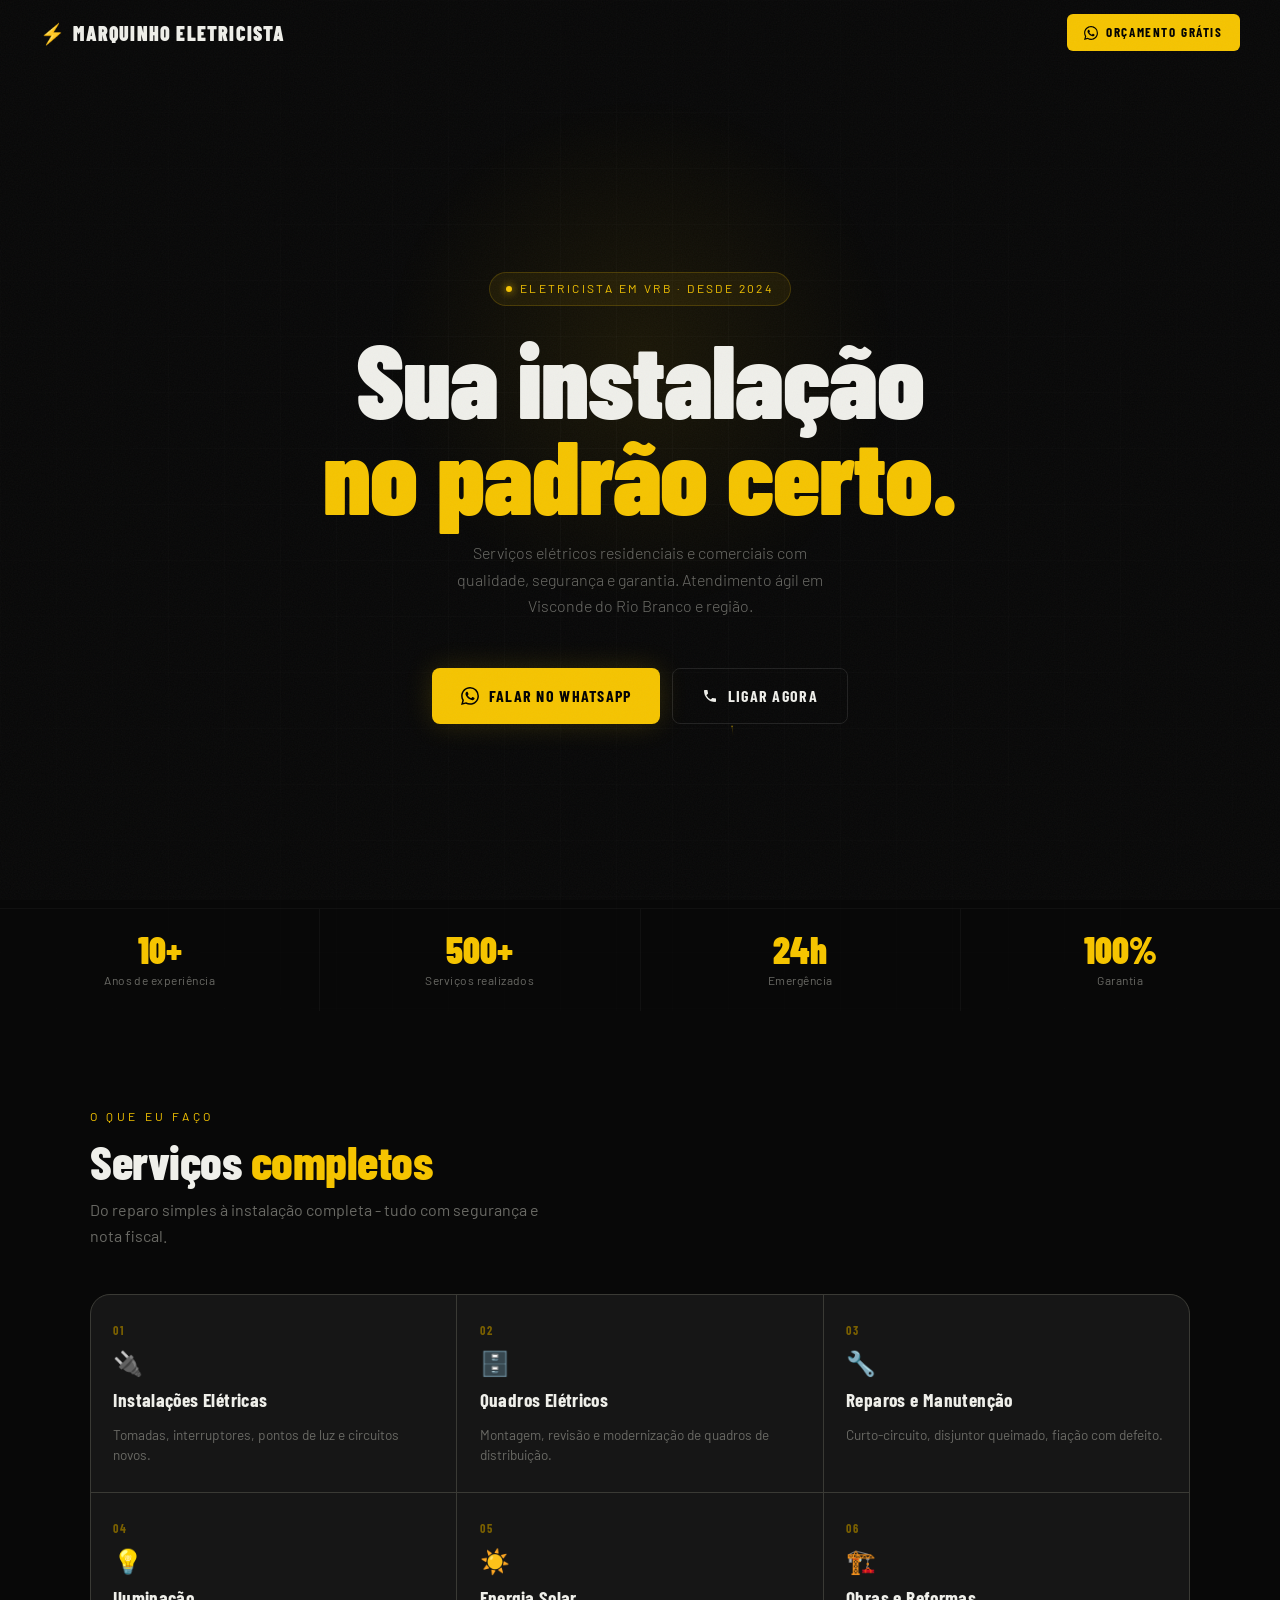
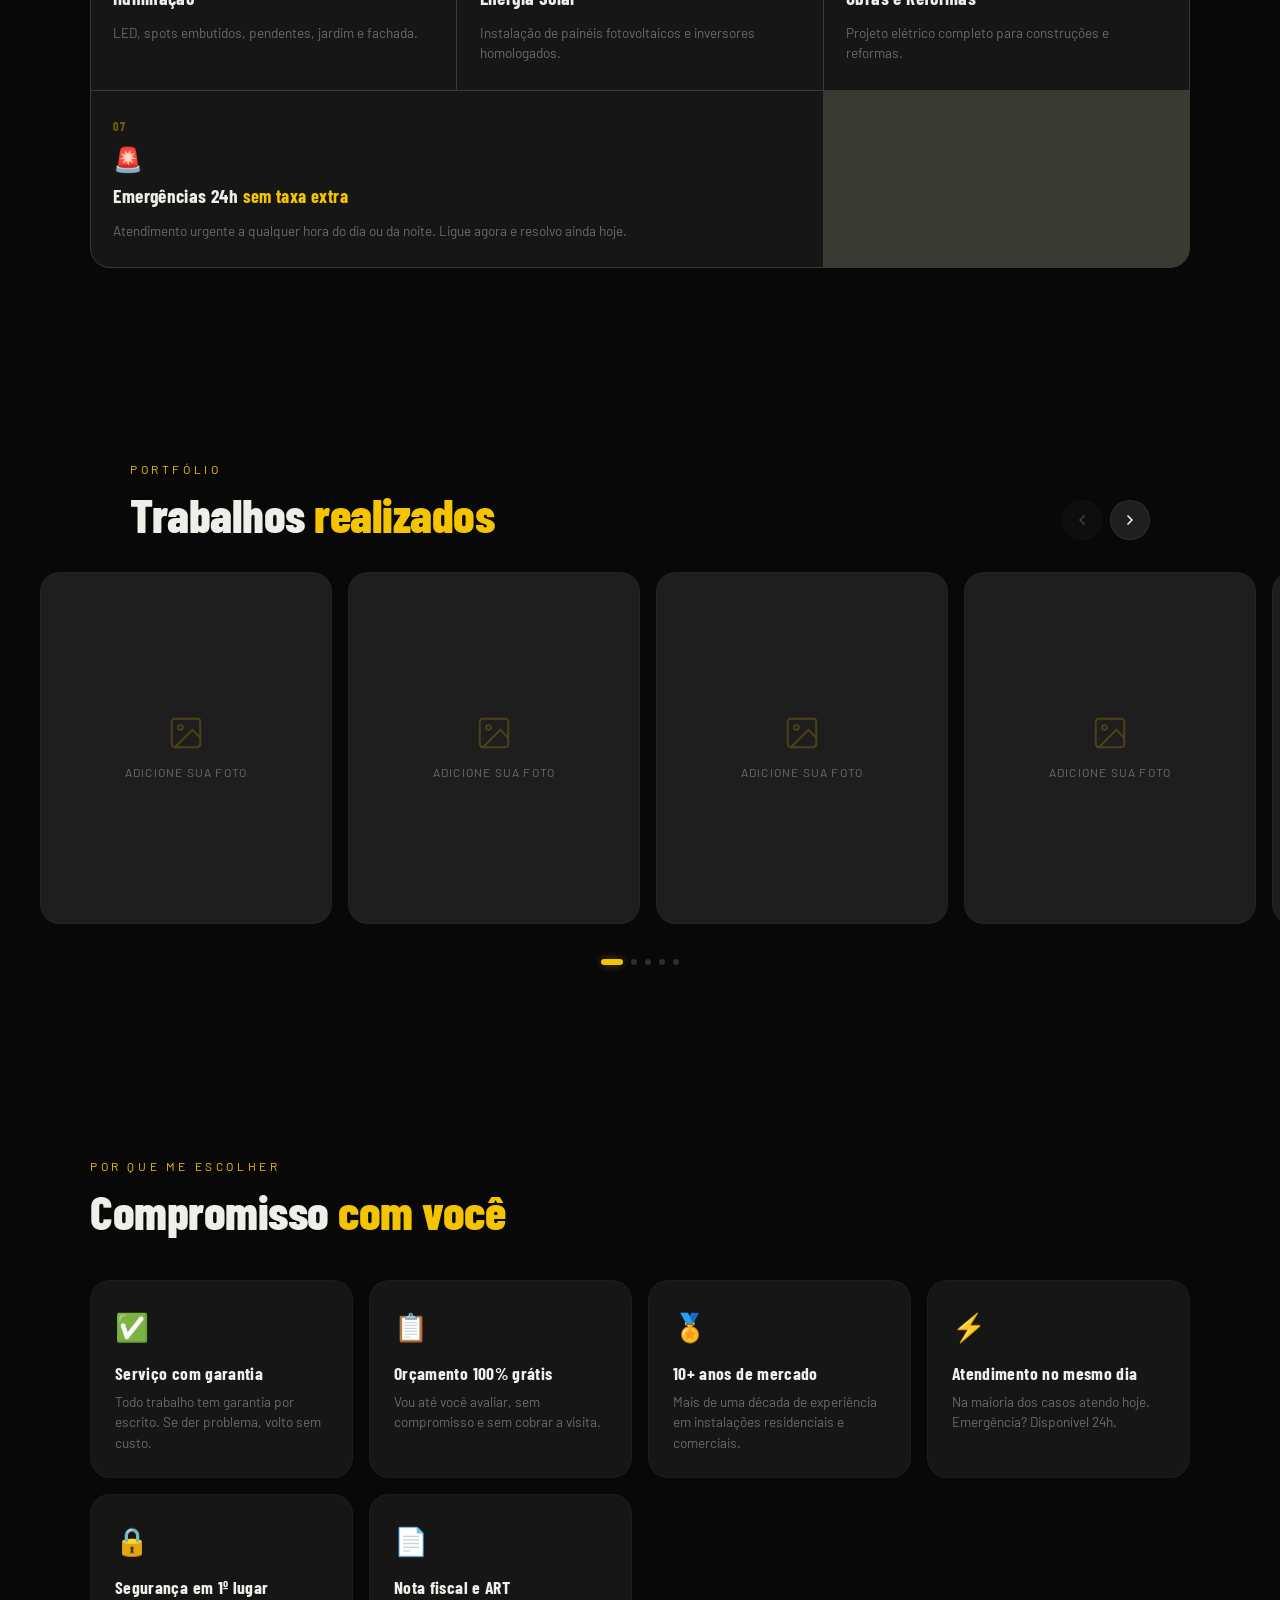
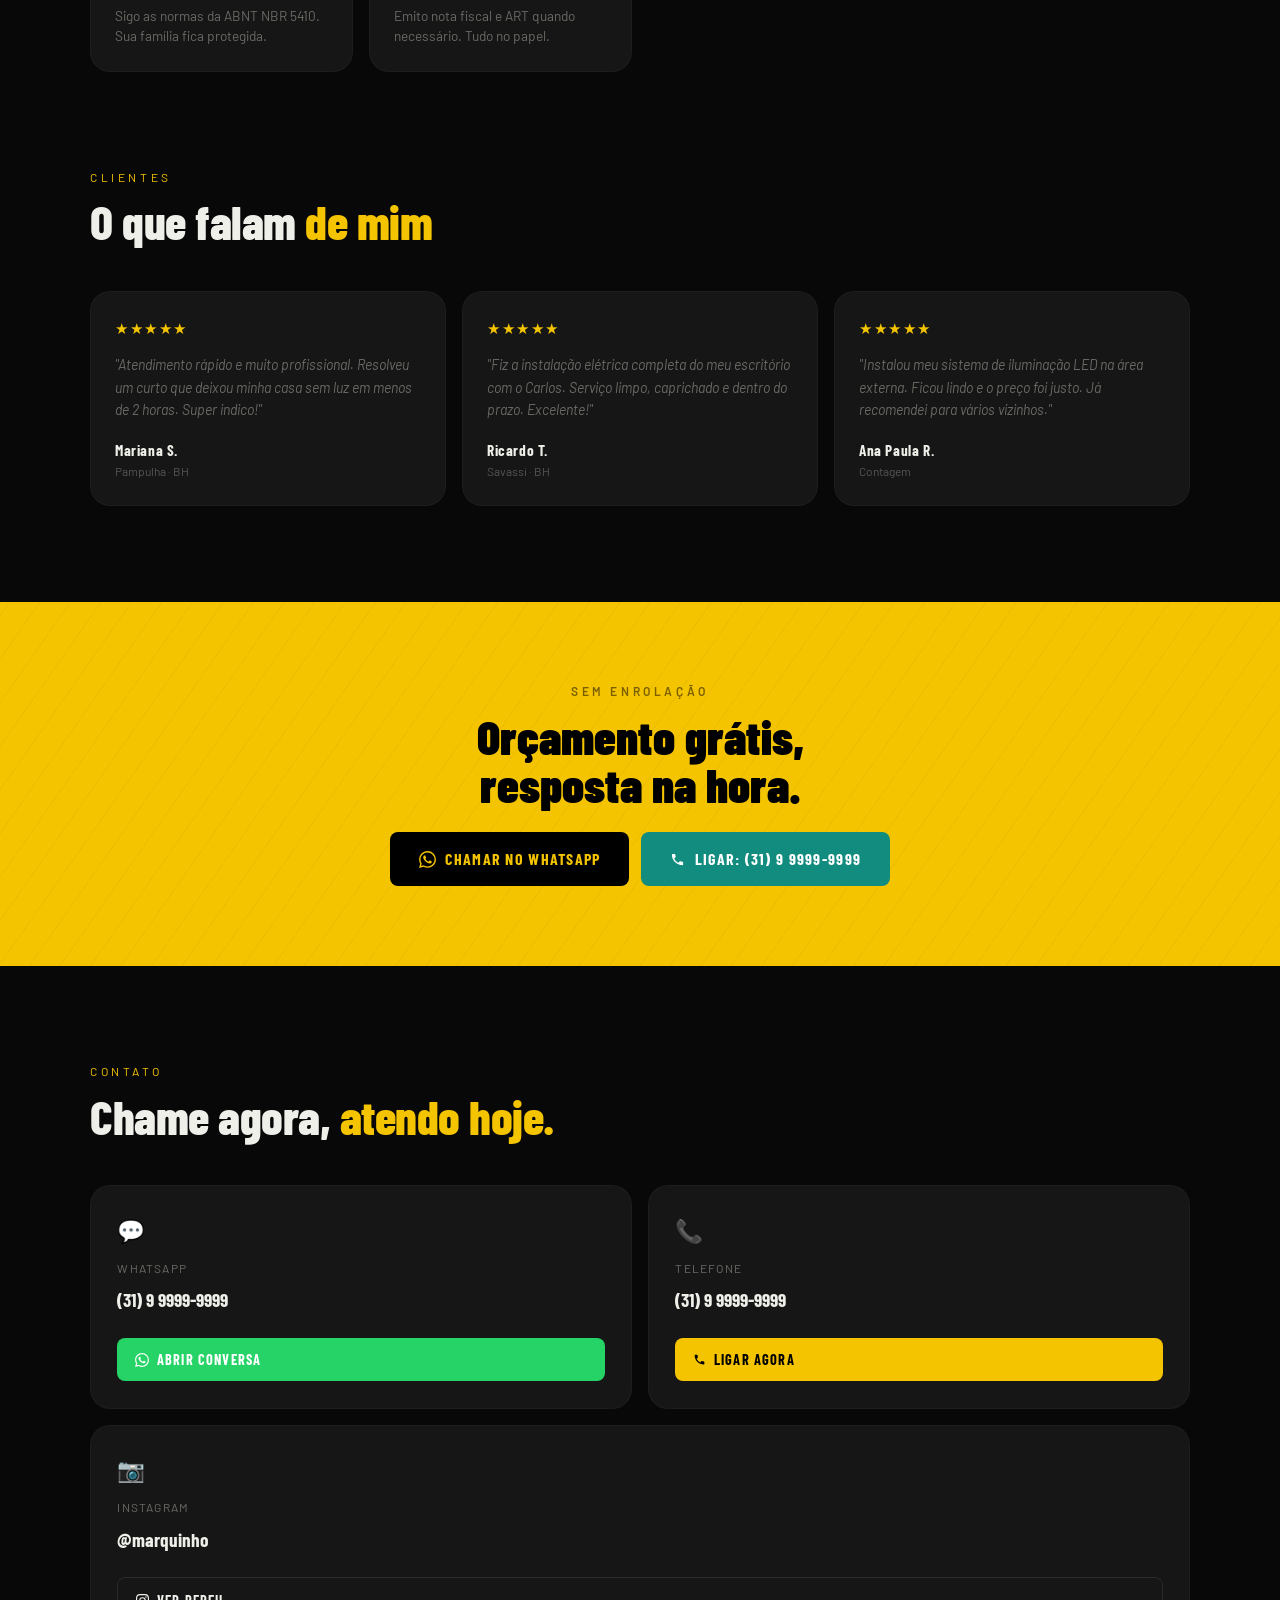
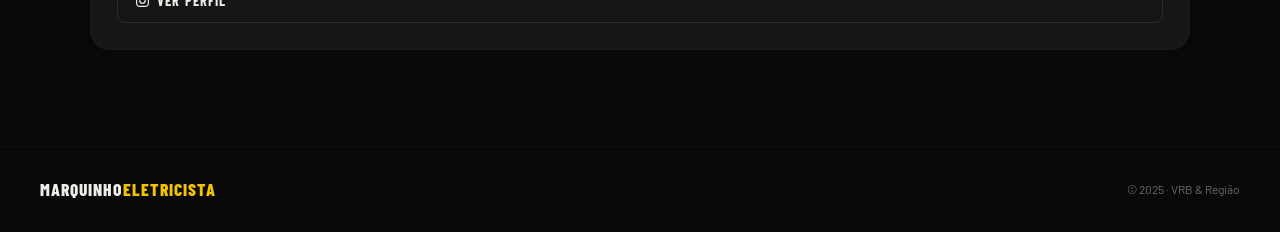
==== commit 708e48b5: "update" ====
--- a/html/index.html
+++ b/html/index.html
@@ -3,7 +3,7 @@
 <head>
   <meta charset="UTF-8" />
   <meta name="viewport" content="width=device-width, initial-scale=1.0" />
-  <title>Carlos Elétrica - Eletricista em BH</title>
+  <title>Marquinho Eletricista em VRB</title>
   <meta name="description" content="Serviços elétricos residenciais e comerciais em Belo Horizonte. Orçamento grátis. Atendimento 24h." />
   <link rel="preconnect" href="https://fonts.googleapis.com" />
   <link rel="preconnect" href="https://fonts.gstatic.com" crossorigin />
@@ -28,7 +28,7 @@
       <div class="conteudo-principal">
         <div class="selo-principal">Eletricista em VRB · Desde 2024</div>
         <h1 class="titulo-principal">Sua instalação<br /><em>no padrão certo.</em></h1>
-        <p class="texto-principal">Serviços elétricos residenciais e comerciais com qualidade, segurança e garantia. Atendimento ágil em Belo Horizonte e região.</p>
+        <p class="texto-principal">Serviços elétricos residenciais e comerciais com qualidade, segurança e garantia. Atendimento ágil em Visconde do Rio Branco e região.</p>
         <div class="acoes-principais">
           <a class="botao-destaque" href="https://wa.me/5531999999999?text=Ol%C3%A1%20Carlos%2C%20quero%20um%20or%C3%A7amento!" target="_blank">
             <svg width="18" height="18" viewBox="0 0 24 24" fill="currentColor"><path d="M17.472 14.382c-.297-.149-1.758-.867-2.03-.967-.273-.099-.471-.148-.67.15-.197.297-.767.966-.94 1.164-.173.199-.347.223-.644.075-.297-.15-1.255-.463-2.39-1.475-.883-.788-1.48-1.761-1.653-2.059-.173-.297-.018-.458.13-.606.134-.133.298-.347.446-.52.149-.174.198-.298.298-.497.099-.198.05-.371-.025-.52-.075-.149-.669-1.612-.916-2.207-.242-.579-.487-.5-.669-.51-.173-.008-.371-.01-.57-.01-.198 0-.52.074-.792.372-.272.297-1.04 1.016-1.04 2.479 0 1.462 1.065 2.875 1.213 3.074.149.198 2.096 3.2 5.077 4.487.709.306 1.262.489 1.694.625.712.227 1.36.195 1.871.118.571-.085 1.758-.719 2.006-1.413.248-.694.248-1.289.173-1.413-.074-.124-.272-.198-.57-.347m-5.421 7.403h-.004a9.87 9.87 0 01-5.031-1.378l-.361-.214-3.741.982.998-3.648-.235-.374a9.86 9.86 0 01-1.51-5.26c.001-5.45 4.436-9.884 9.888-9.884 2.64 0 5.122 1.03 6.988 2.898a9.825 9.825 0 012.893 6.994c-.003 5.45-4.437 9.884-9.885 9.884m8.413-18.297A11.815 11.815 0 0012.05 0C5.495 0 .16 5.335.157 11.892c0 2.096.547 4.142 1.588 5.945L.057 24l6.305-1.654a11.882 11.882 0 005.683 1.448h.005c6.554 0 11.89-5.335 11.893-11.893a11.821 11.821 0 00-3.48-8.413z" /></svg>
@@ -51,7 +51,7 @@
     <section class="secao">
       <div class="container">
         <div class="aparecer">
-          <p class="etiqueta-secao">// O que eu faço</p>
+          <p class="etiqueta-secao">O que eu faço</p>
           <h2 class="titulo-secao">Serviços <em>completos</em></h2>
           <p class="texto-secao">Do reparo simples à instalação completa - tudo com segurança e nota fiscal.</p>
         </div>
@@ -70,7 +70,7 @@
     <section class="secao-carrossel">
       <div class="cabecalho-carrossel container">
         <div class="aparecer">
-          <p class="etiqueta-secao">// Portfólio</p>
+          <p class="etiqueta-secao">Portfólio</p>
           <h2 class="titulo-secao">Trabalhos <em>realizados</em></h2>
         </div>
         <div class="navegacao-carrossel aparecer">
@@ -93,7 +93,7 @@
     <section class="secao">
       <div class="container">
         <div class="aparecer">
-          <p class="etiqueta-secao">// Por que me escolher</p>
+          <p class="etiqueta-secao">Por que me escolher</p>
           <h2 class="titulo-secao">Compromisso <em>com você</em></h2>
         </div>
         <div class="grade-motivos">
@@ -110,7 +110,7 @@
     <section class="secao secao-sem-topo">
       <div class="container">
         <div class="aparecer">
-          <p class="etiqueta-secao">// Clientes</p>
+          <p class="etiqueta-secao">Clientes</p>
           <h2 class="titulo-secao">O que falam <em>de mim</em></h2>
         </div>
         <div class="grade-avaliacoes">
@@ -141,7 +141,7 @@
     <section class="secao-contato">
       <div class="container">
         <div class="aparecer">
-          <p class="etiqueta-secao">// Contato</p>
+          <p class="etiqueta-secao">Contato</p>
           <h2 class="titulo-secao">Chame agora, <em>atendo hoje.</em></h2>
         </div>
         <div class="grade-contato">
